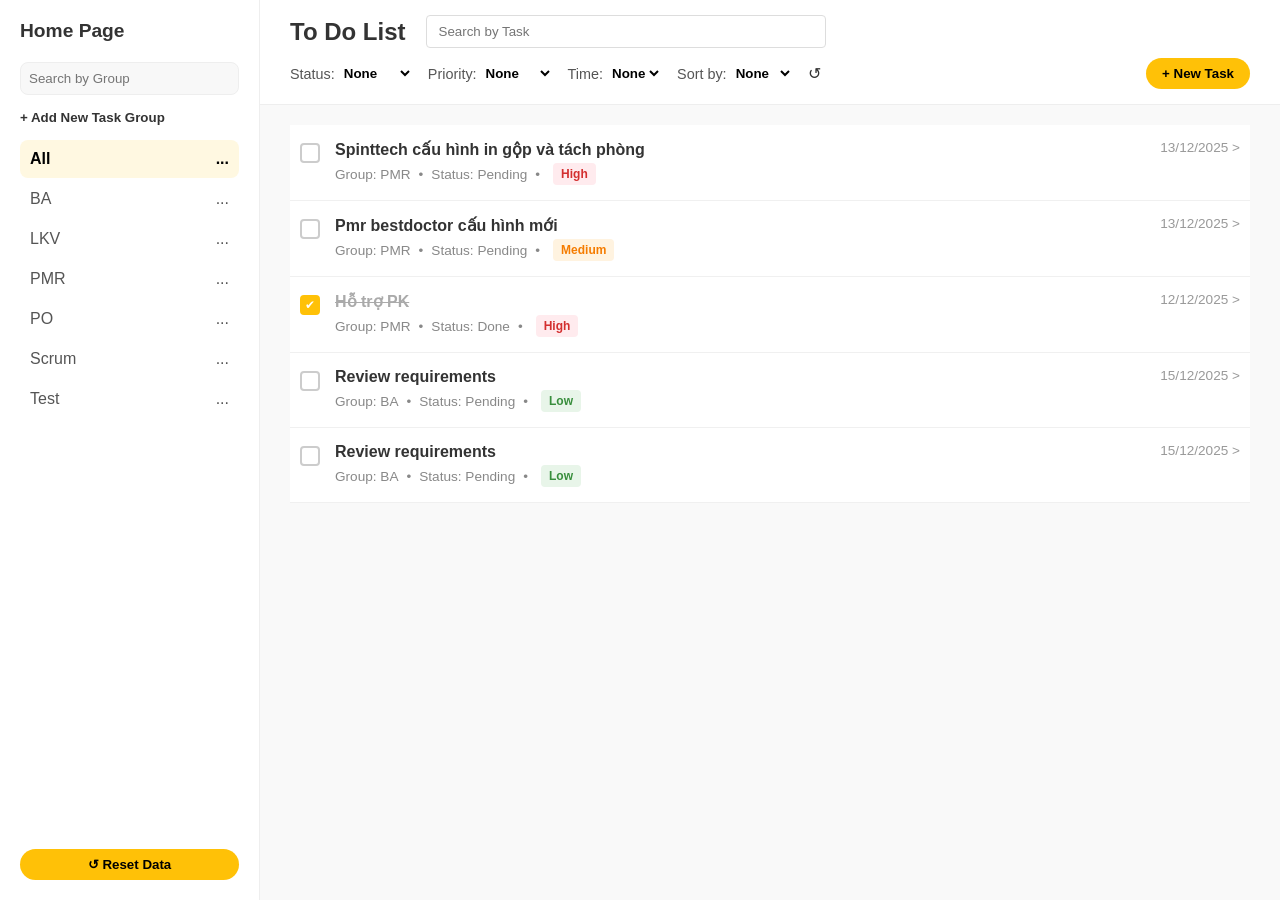
==== web_layout_test/demo.html @ 550eae50 "Add files via upload" ====
<!DOCTYPE html>
<html lang="en">

<head>
    <meta charset="UTF-8">
    <meta name="viewport" content="width=device-width, initial-scale=1.0">
    <title>Demo</title>
    <link rel="stylesheet" href="demo.css">
</head>

<body>
    <aside class="sidebar">
        <div class="brand">
            <span>Home Page</span>
        </div>

        <div class="sidebar-search">
            <input type="text" id="groupSearchInput" placeholder="Search by Group">
        </div>

        <button class="add-group-btn" onclick="openGroupModal()">+ Add New Task Group</button>

        <ul class="group-list" id="groupList">
        </ul>

        <div class="deleted-tasks-btn">
            <button class="btn btn-yellow" style="width: 100%;" onclick="resetAllData()">↺ Reset Data</button>
        </div>
    </aside>

    <main class="main-content">
        <div class="top-bar">
            <div class="flex items-center">
                <h1 class="page-title">To Do List</h1>
                <div class="search-box">
                    <input type="text" id="taskSearchInput" placeholder="Search by Task">
                </div>
            </div>

            <div class="filter-row">
                <div class="filter-select">
                    Status:
                    <select id="statusFilter">
                        <option value="All">None</option>
                        <option value="Pending">Pending</option>
                        <option value="Done">Done</option>
                    </select>
                </div>
                <div class="filter-select">
                    Priority:
                    <select id="priorityFilter">
                        <option value="All">None</option>
                        <option value="High">High</option>
                        <option value="Medium">Medium</option>
                        <option value="Low">Low</option>
                    </select>
                </div>
                <div class="filter-select">
                    Time:
                    <select id="timeFilter">
                        <option value="All">None</option>
                    </select>
                </div>

                <div class="filter-select">
                    Sort by:
                    <select id="sortOption">
                        <option value="None">None</option>
                        <option value="Name">Name</option>
                        <option value="Status">Status</option>
                    </select>
                </div>
                <span>↺</span>
                <button class="btn btn-yellow" style="margin-left: auto;" onclick="openTaskPanel()">+ New Task</button>
            </div>
        </div>

        <div class="task-list-container" id="taskListContainer">
        </div>
    </main>

    <div class="side-panel" id="taskPanel">
        <div class="panel-header">
            <h3>Task Detail</h3>
            <button class="close-btn" onclick="closeTaskPanel()">&times;</button>
        </div>

        <div class="form-group">
            <label>Task</label>
            <input type="text" id="inputTaskTitle">
        </div>
        <div class="form-group">
            <label>Description</label>
            <textarea id="inputTaskDesc"></textarea>
        </div>
        <div class="form-group">
            <label>Task Group</label>
            <select id="inputTaskGroup">
            </select>
        </div>
        <div class="form-group">
            <label>Status</label>
            <select id="inputTaskStatus">
                <option value="Pending">Pending</option>
                <option value="Done">Done</option>
            </select>
        </div>
        <div class="form-group">
            <label>Priority</label>
            <select id="inputTaskPriority">
                <option value="High">High</option>
                <option value="Medium">Medium</option>
                <option value="Low">Low</option>
            </select>
        </div>
        <div class="form-group" id="inputTaskDateCont">
            <label>Date Created</label>
            <input type="text" id="inputTaskDate">
        </div>
        <div class="form-group" style="display: none;" id="inputTaskUpdateCont">
            <label>Date Updated</label>
            <input type="text" id="inputTaskUpdate">
        </div>
        <div class="panel-footer">
            <button class="btn btn-outline" onclick="deleteCurrentTask()" id="deleteBtn"
                style="color:red; border-color: #ffebee;">Delete Task</button>
            <div class="panel-actions-right">
                <button class="btn btn-outline" onclick="closeTaskPanel()">Cancel</button>
                <button class="btn btn-yellow" onclick="saveTask()">Save changes</button>
            </div>
        </div>
    </div>

    <div class="modal-overlay" id="groupModal">
        <div class="modal">
            <h3>Add New Task Group</h3>
            <div class="form-group">
                <input type="text" id="newGroupName" placeholder="Group Name">
            </div>
            <div class="modal-actions">
                <button class="btn btn-outline" onclick="closeGroupModal()">Cancel</button>
                <button class="btn btn-yellow" onclick="saveGroup()">Save</button>
            </div>
        </div>
    </div>

    <script src="demo.js"></script>
</body>

</html>
---- web_layout_test/demo.css ----
* {
    box-sizing: border-box;
    margin: 0;
    padding: 0;
    font-family: 'Segoe UI', Tahoma, Geneva, Verdana, sans-serif;
}

body {
    background-color: #f9f9f9;
    color: #333;
    height: 100vh;
    display: flex;
    overflow: hidden;
}

.hidden {
    display: none !important;
}

.flex {
    display: flex;
}

.items-center {
    align-items: center;
}

.justify-between {
    justify-content: space-between;
}

.btn {
    border: none;
    cursor: pointer;
    padding: 8px 16px;
    border-radius: 20px;
    font-weight: 600;
    transition: 0.2s;
}

.btn-yellow {
    background-color: #ffc107;
    color: #000;
}

.btn-yellow:hover {
    background-color: #e0a800;
}

.btn-outline {
    background: transparent;
    border: 1px solid #ddd;
    color: #666;
}

.btn-outline:hover {
    background: #eee;
}

.badge {
    padding: 4px 8px;
    border-radius: 4px;
    font-size: 0.75rem;
    font-weight: bold;
    margin-left: 5px;
}

.p-high {
    color: #d32f2f;
    background-color: #ffebee;
}

.p-medium {
    color: #f57c00;
    background-color: #fff3e0;
}

.p-low {
    color: #388e3c;
    background-color: #e8f5e9;
}

.sidebar {
    width: 260px;
    background: white;
    border-right: 1px solid #eee;
    display: flex;
    flex-direction: column;
    padding: 20px;
    height: 100%;
}

.brand {
    font-size: 1.2rem;
    font-weight: bold;
    margin-bottom: 20px;
    display: flex;
    align-items: center;
    gap: 10px;
}

.sidebar-search input {
    width: 100%;
    padding: 8px;
    border: 1px solid #eee;
    border-radius: 8px;
    background: #f8f8f8;
    margin-bottom: 15px;
}

.add-group-btn {
    color: #333;
    background: none;
    border: none;
    font-weight: 600;
    cursor: pointer;
    text-align: left;
    margin-bottom: 15px;
    display: block;
    width: 100%;
}

.add-group-btn:hover {
    color: #000;
    text-decoration: underline;
}

.group-list {
    list-style: none;
    flex-grow: 1;
    overflow-y: auto;
}

.group-item {
    padding: 10px;
    cursor: pointer;
    border-radius: 8px;
    display: flex;
    justify-content: space-between;
    color: #555;
    margin-bottom: 2px;
}

.group-item:hover {
    background-color: #f5f5f5;
}

.group-item.active {
    background-color: #fff8e1;
    color: #000;
    font-weight: 600;
}

.deleted-tasks-btn {
    margin-top: auto;
    width: 100%;
    text-align: center;
}

.main-content {
    flex-grow: 1;
    display: flex;
    flex-direction: column;
    padding: 0;
    position: relative;
}

.top-bar {
    padding: 15px 30px;
    background: white;
    border-bottom: 1px solid #eee;
}

.page-title {
    font-size: 1.5rem;
    font-weight: bold;
    margin-right: 20px;
}

.filter-row {
    display: flex;
    align-items: center;
    gap: 15px;
    flex-wrap: wrap;
    margin-top: 10px;
}

.search-box {
    flex-grow: 1;
    max-width: 400px;
}

.search-box input {
    width: 100%;
    padding: 8px 12px;
    border: 1px solid #ddd;
    border-radius: 4px;
}

.filter-select {
    display: flex;
    align-items: center;
    gap: 5px;
    font-size: 0.9rem;
    color: #555;
}

.filter-select select {
    border: none;
    background: transparent;
    font-weight: 600;
    cursor: pointer;
    outline: none;
}

.task-list-container {
    padding: 20px 30px;
    overflow-y: auto;
    flex-grow: 1;
}

.task-item {
    background: white;
    border-bottom: 1px solid #f0f0f0;
    padding: 15px 10px;
    display: flex;
    align-items: flex-start;
    gap: 15px;
    transition: 0.2s;
    cursor: pointer;
}

.task-item:hover {
    background-color: #fafafa;
}

.checkbox {
    width: 20px;
    height: 20px;
    border: 2px solid #ccc;
    border-radius: 4px;
    cursor: pointer;
    display: flex;
    align-items: center;
    justify-content: center;
    margin-top: 3px;
    flex-shrink: 0;
}

.checkbox.checked {
    background-color: #ffc107;
    border-color: #ffc107;
}

.checkbox.checked::after {
    content: '✔';
    color: white;
    font-size: 12px;
}

.task-content {
    flex-grow: 1;
}

.task-title {
    font-weight: 600;
    font-size: 1rem;
    color: #333;
    margin-bottom: 4px;
}

.task-meta {
    font-size: 0.85rem;
    color: #888;
    display: flex;
    align-items: center;
    gap: 8px;
    flex-wrap: wrap;
}

.task-date {
    margin-left: auto;
    font-size: 0.85rem;
    color: #999;
    white-space: nowrap;
}

.side-panel {
    position: fixed;
    top: 0;
    right: -450px;
    width: 400px;
    height: 100%;
    background: white;
    box-shadow: -5px 0 15px rgba(0, 0, 0, 0.05);
    padding: 25px;
    transition: right 0.3s ease;
    z-index: 100;
    display: flex;
    flex-direction: column;
}

.side-panel.open {
    right: 0;
}

.panel-header {
    display: flex;
    justify-content: space-between;
    align-items: center;
    margin-bottom: 20px;
}

.close-btn {
    background: none;
    border: none;
    font-size: 1.5rem;
    cursor: pointer;
}

.form-group {
    margin-bottom: 15px;
}

.form-group label {
    display: block;
    font-size: 0.85rem;
    font-weight: 600;
    margin-bottom: 5px;
    color: #555;
}

.form-group input,
.form-group select,
.form-group textarea {
    width: 100%;
    padding: 10px;
    border: 1px solid #eee;
    border-radius: 6px;
    background: #fafafa;
    outline: none;
}

.form-group textarea {
    height: 80px;
    resize: none;
}

.panel-footer {
    margin-top: auto;
    display: flex;
    justify-content: space-between;
    gap: 10px;
    border-top: 1px solid #eee;
    padding-top: 20px;
}

.panel-actions-right {
    display: flex;
    gap: 10px;
}

.modal-overlay {
    position: fixed;
    top: 0;
    left: 0;
    width: 100%;
    height: 100%;
    background: rgba(0, 0, 0, 0.3);
    display: flex;
    justify-content: center;
    align-items: center;
    z-index: 200;
    opacity: 0;
    pointer-events: none;
    transition: 0.2s;
}

.modal-overlay.show {
    opacity: 1;
    pointer-events: auto;
}

.modal {
    background: white;
    padding: 25px;
    border-radius: 10px;
    width: 350px;
    box-shadow: 0 10px 25px rgba(0, 0, 0, 0.1);
}

.modal h3 {
    margin-bottom: 15px;
}

.modal-actions {
    display: flex;
    justify-content: flex-end;
    gap: 10px;
    margin-top: 20px;
}
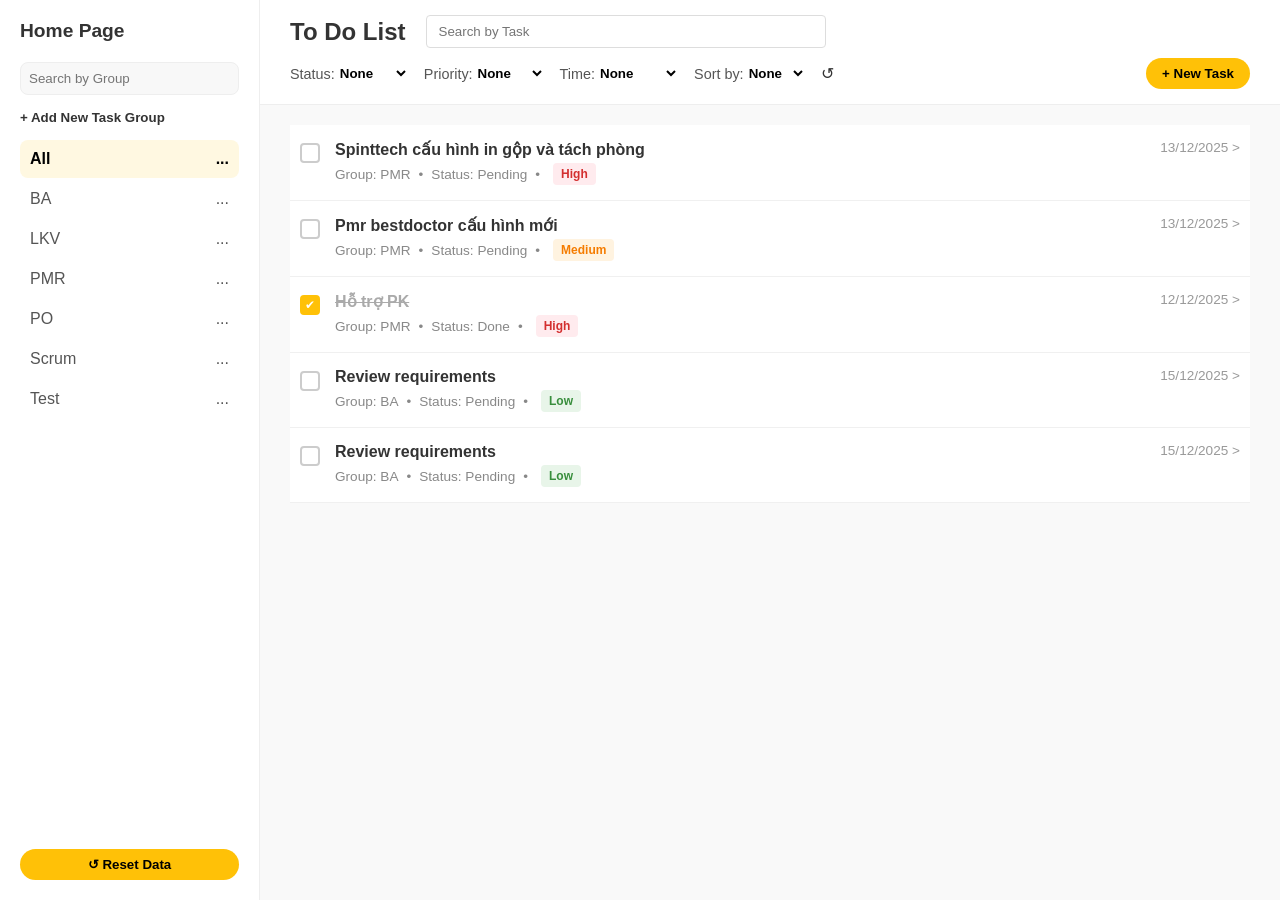
==== commit 6c384298: "Add files via upload" ====
--- a/web_layout_test/demo.html
+++ b/web_layout_test/demo.html
@@ -59,6 +59,9 @@
                     Time:
                     <select id="timeFilter">
                         <option value="All">None</option>
+                        <option value="Today">Today</option>
+                        <option value="Yesterday">Yesterday</option>
+                        <!-- <option value="7DaysBef">7 days b4</option> -->
                     </select>
                 </div>
 
@@ -70,7 +73,7 @@
                         <option value="Status">Status</option>
                     </select>
                 </div>
-                <span>↺</span>
+                <span onclick="reverseOrder()" style="cursor: pointer;">↺</span>
                 <button class="btn btn-yellow" style="margin-left: auto;" onclick="openTaskPanel()">+ New Task</button>
             </div>
         </div>
--- a/web_layout_test/demo.css
+++ b/web_layout_test/demo.css
@@ -200,7 +200,7 @@
 .filter-select {
     display: flex;
     align-items: center;
-    gap: 5px;
+    gap: 1px;
     font-size: 0.9rem;
     color: #555;
 }
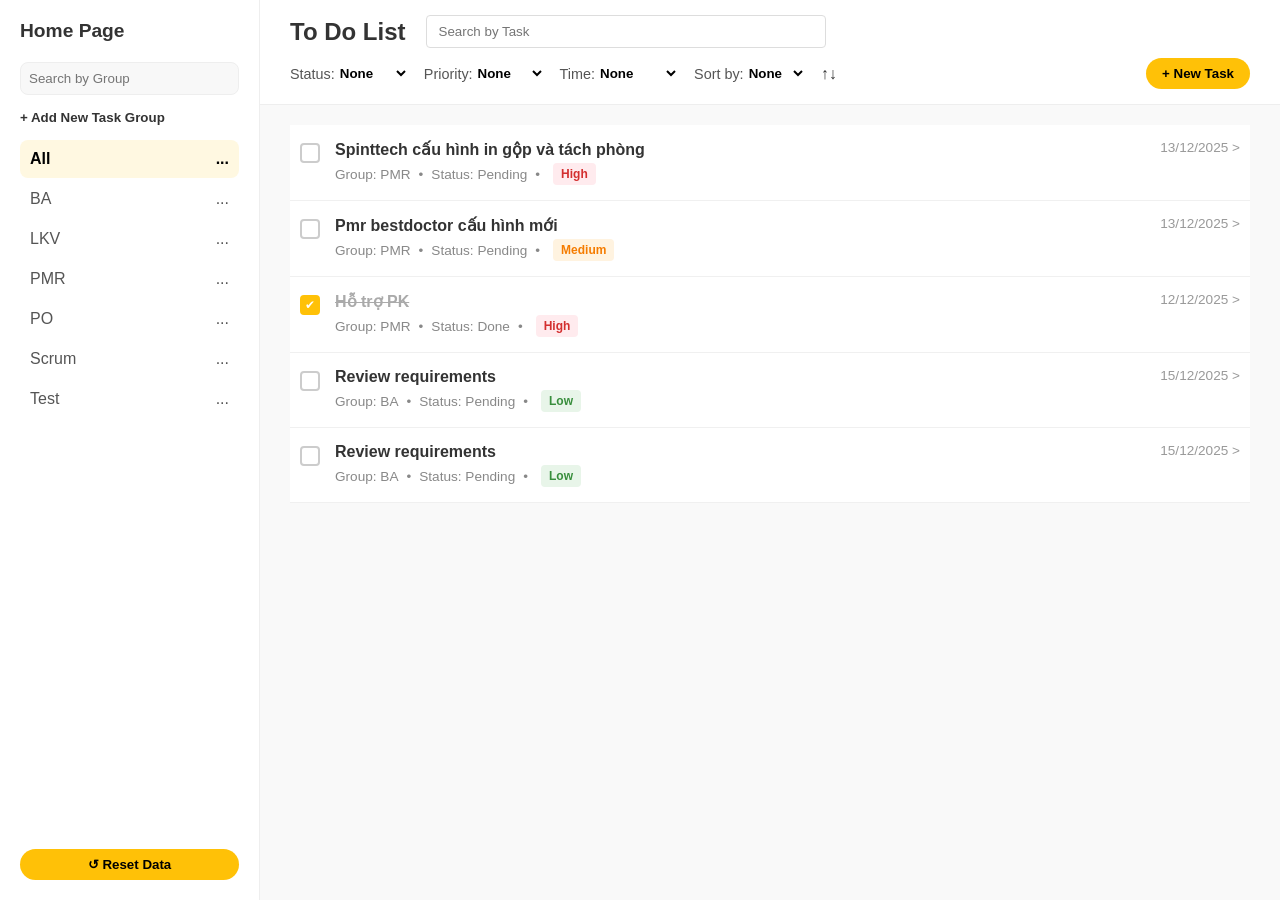
==== commit b2f58f56: "Add files via upload" ====
--- a/web_layout_test/demo.html
+++ b/web_layout_test/demo.html
@@ -73,7 +73,7 @@
                         <option value="Status">Status</option>
                     </select>
                 </div>
-                <span onclick="reverseOrder()" style="cursor: pointer;">↺</span>
+                <span onclick="reverseOrder()" style="cursor: pointer;">↑↓</span>
                 <button class="btn btn-yellow" style="margin-left: auto;" onclick="openTaskPanel()">+ New Task</button>
             </div>
         </div>
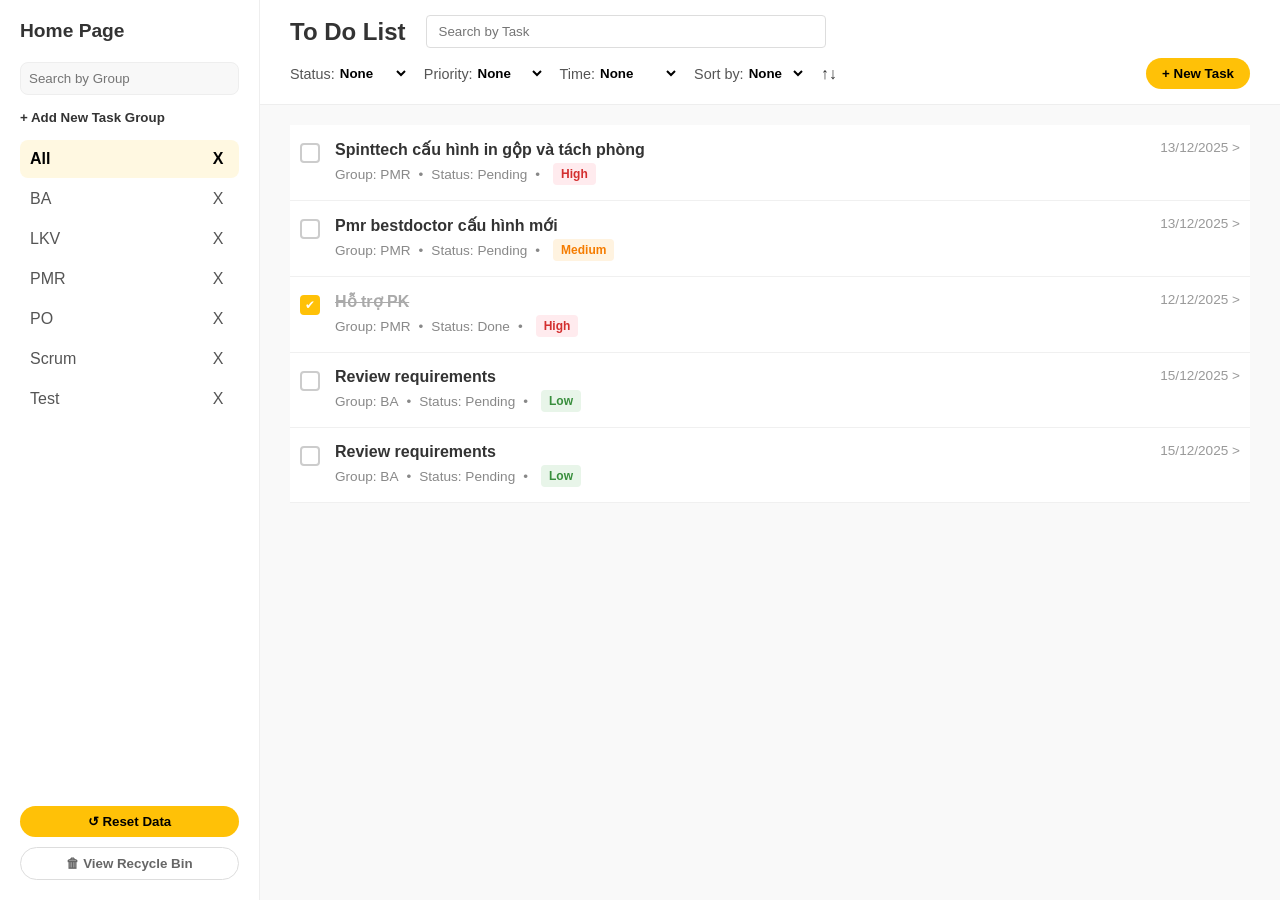
==== commit 60e9adb4: "Add files via upload" ====
--- a/web_layout_test/demo.html
+++ b/web_layout_test/demo.html
@@ -25,6 +25,23 @@
 
         <div class="deleted-tasks-btn">
             <button class="btn btn-yellow" style="width: 100%;" onclick="resetAllData()">↺ Reset Data</button>
+        </div>
+
+        <div class="deleted-tasks-btn" style="margin-top: 10px;">
+            <button class="btn btn-outline" style="width: 100%;" onclick="openRecycleBin()">🗑 View Recycle Bin</button>
+        </div>
+
+        <div class="modal-overlay" id="recycleBinModal">
+            <div class="modal" style="width: 500px; max-height: 80vh; display: flex; flex-direction: column;">
+                <h3>Recycle Bin</h3>
+                <div id="recycleBinList"
+                    style="flex-grow: 1; overflow-y: auto; margin-bottom: 15px; border-radius: 8px; padding: 10px;">
+                </div>
+                <div class="modal-actions">
+                    <button class="btn btn-red" onclick="deleteAllBinData()">Delete All</button>
+                    <button class="btn btn-outline" onclick="closeRecycleBin()">Close</button>
+                </div>
+            </div>
         </div>
     </aside>
 
@@ -73,7 +90,7 @@
                         <option value="Status">Status</option>
                     </select>
                 </div>
-                <span onclick="reverseOrder()" style="cursor: pointer;">↑↓</span>
+                <span id="" onclick="reverseOrder()" style="cursor: pointer;">↑↓</span>
                 <button class="btn btn-yellow" style="margin-left: auto;" onclick="openTaskPanel()">+ New Task</button>
             </div>
         </div>
--- a/web_layout_test/demo.css
+++ b/web_layout_test/demo.css
@@ -43,6 +43,11 @@
     color: #000;
 }
 
+.btn-red {
+    background-color: #ff0000;
+    color: #000;
+}
+
 .btn-yellow:hover {
     background-color: #e0a800;
 }
@@ -55,6 +60,10 @@
 
 .btn-outline:hover {
     background: #eee;
+}
+
+.btn-red:hover {
+    background-color: #d32f2f;
 }
 
 .badge {
@@ -142,7 +151,7 @@
 }
 
 .group-item:hover {
-    background-color: #f5f5f5;
+    background-color: #d8d6d6;
 }
 
 .group-item.active {
@@ -205,6 +214,7 @@
     color: #555;
 }
 
+
 .filter-select select {
     border: none;
     background: transparent;
@@ -231,7 +241,7 @@
 }
 
 .task-item:hover {
-    background-color: #fafafa;
+    background-color: #d8d6d6;
 }
 
 .checkbox {
@@ -398,4 +408,17 @@
     justify-content: flex-end;
     gap: 10px;
     margin-top: 20px;
+}
+
+.deleteGroupBtn {
+    width: 11%;
+    height: 8%;
+    border-radius: 50%;
+    align-content: center;
+    text-align: center;
+}
+
+.deleteGroupBtn:hover {
+    color: #d32f2f;
+    transition: 0.5s;
 }
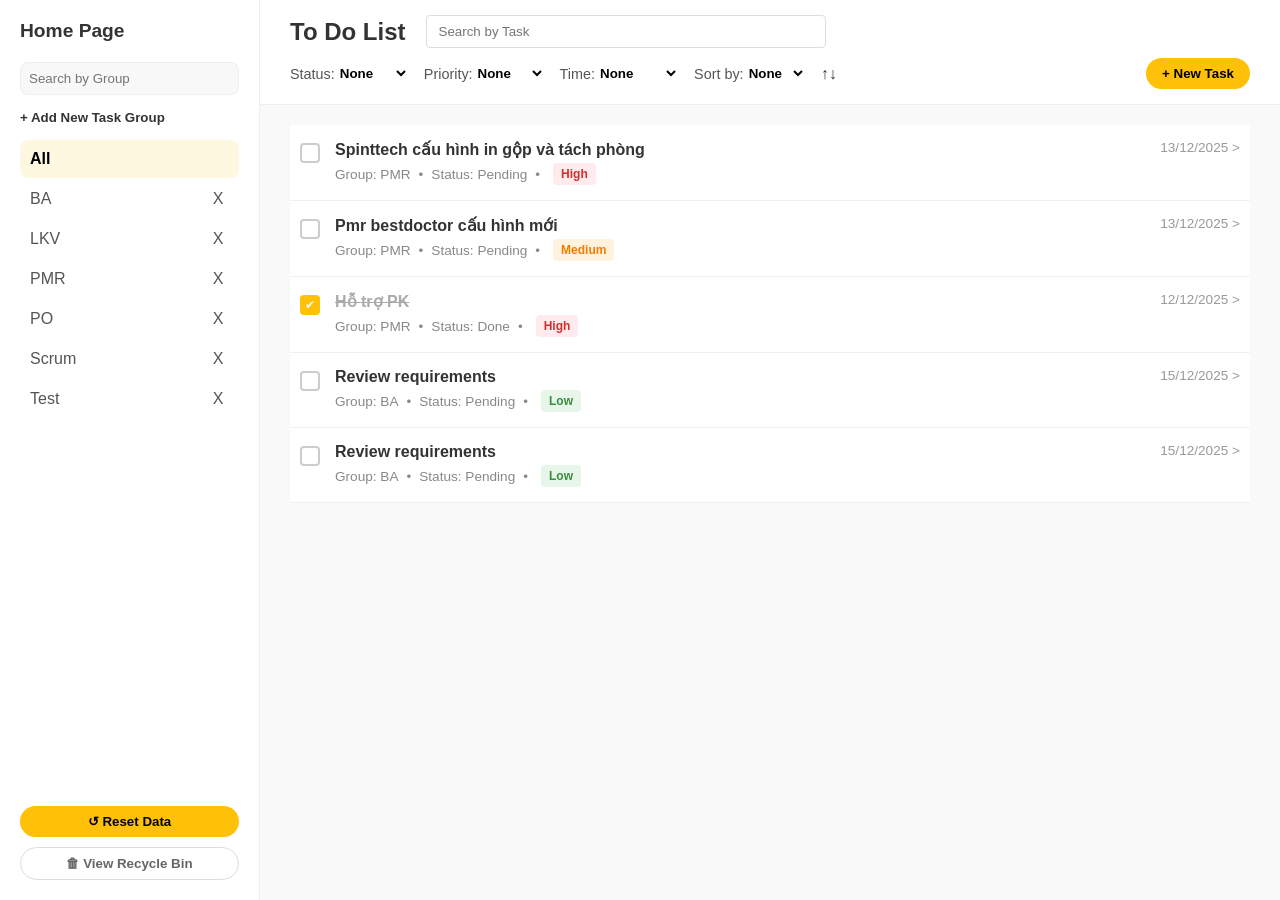
==== commit 53f1e984: "Add files via upload" ====
--- a/web_layout_test/demo.html
+++ b/web_layout_test/demo.html
@@ -40,6 +40,18 @@
                 <div class="modal-actions">
                     <button class="btn btn-red" onclick="deleteAllBinData()">Delete All</button>
                     <button class="btn btn-outline" onclick="closeRecycleBin()">Close</button>
+                </div>
+            </div>
+        </div>
+        <div class="modal-overlay" id="confirmationModal">
+            <div class=" modal" style="width: 500px; max-height: 80vh; display: flex; flex-direction: column;">
+                <h3>Confirmation Box</h3>
+                <div id="recycleBinList"
+                    style="flex-grow: 1; overflow-y: auto; margin-bottom: 15px; border-radius: 8px; padding: 10px;">
+                </div>
+                <div class="modal-actions">
+                    <button class="btn btn-red" onclick="confirmTrue()">Confirm</button>
+                    <button class="btn btn-outline" onclick="cancelFalse()">Cancel</button>
                 </div>
             </div>
         </div>
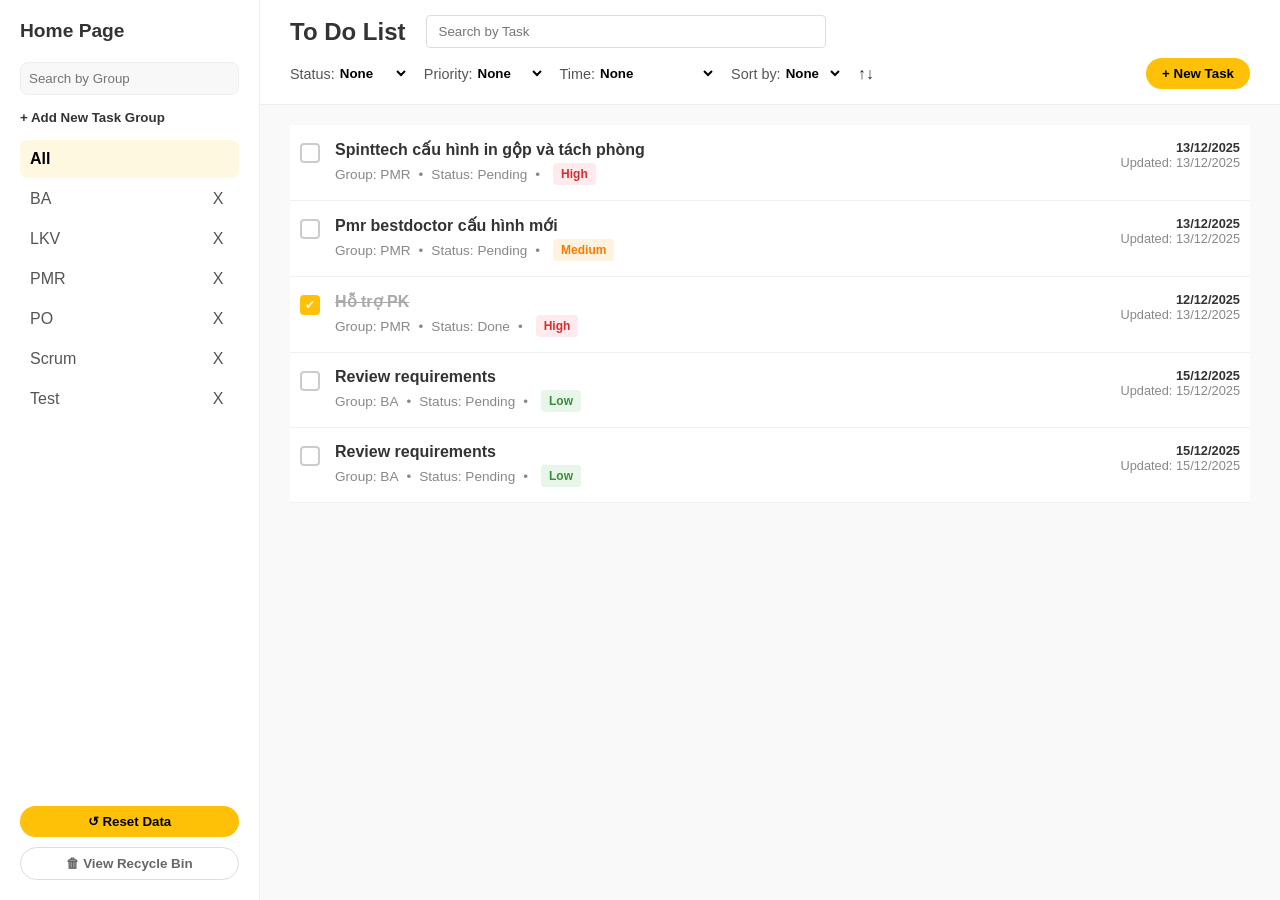
==== commit 4a3e106d: "Add files via upload" ====
--- a/web_layout_test/demo.html
+++ b/web_layout_test/demo.html
@@ -44,14 +44,13 @@
             </div>
         </div>
         <div class="modal-overlay" id="confirmationModal">
-            <div class=" modal" style="width: 500px; max-height: 80vh; display: flex; flex-direction: column;">
-                <h3>Confirmation Box</h3>
-                <div id="recycleBinList"
-                    style="flex-grow: 1; overflow-y: auto; margin-bottom: 15px; border-radius: 8px; padding: 10px;">
+            <div class="modal" style="width: 400px; display: flex; flex-direction: column;">
+                <h3>Confirm Action</h3>
+                <div id="confirmationMessage" style="margin-bottom: 20px; color: #555; line-height: 1.5;">
                 </div>
                 <div class="modal-actions">
-                    <button class="btn btn-red" onclick="confirmTrue()">Confirm</button>
-                    <button class="btn btn-outline" onclick="cancelFalse()">Cancel</button>
+                    <button class="btn btn-red" id="confirmBtn">Confirm</button>
+                    <button class="btn btn-outline" id="cancelConfirmBtn">Cancel</button>
                 </div>
             </div>
         </div>
@@ -89,11 +88,11 @@
                     <select id="timeFilter">
                         <option value="All">None</option>
                         <option value="Today">Today</option>
-                        <option value="Yesterday">Yesterday</option>
-                        <!-- <option value="7DaysBef">7 days b4</option> -->
+                        <option value="Last7Days">Last 7 days</option>
+                        <option value="Last30Days">Last 30 days</option>
+                        <option value="LongAgo">A long time ago</option>
                     </select>
                 </div>
-
                 <div class="filter-select">
                     Sort by:
                     <select id="sortOption">
@@ -102,7 +101,7 @@
                         <option value="Status">Status</option>
                     </select>
                 </div>
-                <span id="" onclick="reverseOrder()" style="cursor: pointer;">↑↓</span>
+                <span id="reverseButton" onclick="reverseOrder()" style="cursor: pointer;">↑↓</span>
                 <button class="btn btn-yellow" style="margin-left: auto;" onclick="openTaskPanel()">+ New Task</button>
             </div>
         </div>
